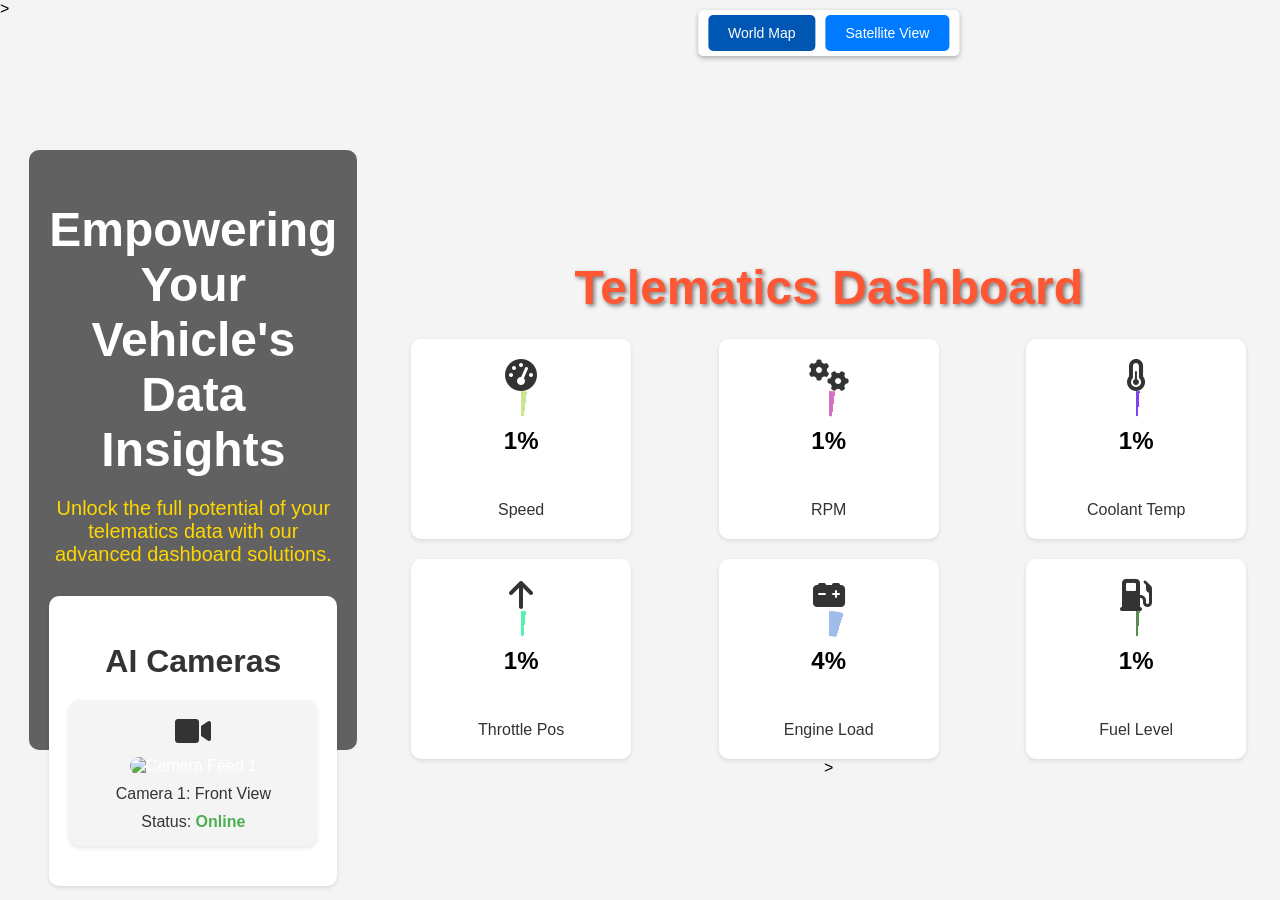
==== index.html @ 8710f36c "Update and rename Index.html to index.html" ====
<!DOCTYPE html>
<html lang="en">
<head>
    <meta charset="UTF-8">
    <meta name="viewport" content="width=device-width, initial-scale=1.0">
    <title>Telematics Dashboard</title>
    <link rel="stylesheet" href="styles.css">
    <link rel="stylesheet" href="https://cdnjs.cloudflare.com/ajax/libs/font-awesome/6.0.0-beta3/css/all.min.css">
    <link rel="stylesheet" href="MStyles.css">
    <link rel="stylesheet" href="Astyles.css">>
    <link rel="stylesheet" href="https://unpkg.com/leaflet/dist/leaflet.css" />
    
</head>
<body>
    
    <header class="hero-section">
        
        <div class="hero-content">
            
            <h1 class="hero-heading">Empowering Your Vehicle's Data Insights</h1>
            <p class="hero-subheading">Unlock the full potential of your telematics data with our advanced dashboard solutions.</p>
            
            <section class="ai-cameras-section">
                <h2>AI Cameras</h2>
                <div class="camera-item">
                    <i class="fas fa-video"></i>
                    <div class="camera-feed">
                        <!-- Placeholder for camera feed -->
                        <img src="https://i.pinimg.com/564x/b4/5d/0f/b45d0fd7d6f4867d51cd5ac3bc76f7c1.jpg" alt="Camera Feed 1">
                    </div>
                    <p>Camera 1: Front View</p>
                    <p>Status: <span class="status online">Online</span></p>
                </div>
                <!-- Add more camera items as needed -->
            </section>
        </div>
    </header>
    
    <div class="container">
       

        <section class="map-satellite-section">
            <div class="map-controls">
                <button id="map-view" class="view-button active">World Map</button>
                <button id="satellite-view" class="view-button">Satellite View</button>
            </div>
            <div id="map-container" class="map-container">
                <div id="map" class="map-view"></div>
                <div id="satellite" class="map-view satellite hidden"></div>
            </div>
        </section>
        
        <h1 class="fancy-heading">Telematics Dashboard</h1>
        <section class="dashboard-section">
            <div class="data-item">
                <i class="fas fa-tachometer-alt"></i>
                <div class="pie-chart" data-value="75" data-range="200" data-label="mph"></div>
                <p>Speed</p>
            </div>
            <div class="data-item">
                <i class="fas fa-cogs"></i>
                <div class="pie-chart" data-value="3085" data-range="8000" data-label="RPM"></div>
                <p>RPM</p>
            </div>
            <div class="data-item">
                <i class="fas fa-thermometer-half"></i>
                <div class="pie-chart" data-value="28" data-range="120" data-label="°C"></div>
                <p>Coolant Temp</p>
            </div>
            <div class="data-item">
                <i class="fas fa-arrow-up"></i>
                <div class="pie-chart" data-value="31" data-range="100" data-label="%"></div>
                <p>Throttle Pos</p>
            </div>
            <div class="data-item">
                <i class="fas fa-car-battery"></i>
                <div class="pie-chart" data-value="94" data-range="100" data-label="%"></div>
                <p>Engine Load</p>
            </div>
            <div class="data-item">
                <i class="fas fa-gas-pump"></i>
                <div class="pie-chart" data-value="23" data-range="100" data-label="%"></div>
                <p>Fuel Level</p>
            </div>
        </section>>

        
           
        </div>

  
        
    
    <script src="scripts.js"></script>
    <script src="https://unpkg.com/leaflet/dist/leaflet.js"></script>
    <script src="MScripts.js"></script>
    <script src="AScripts.js"></script>
</body>
</html>
---- styles.css ----
/* styles.css */
body {
    font-family: Arial, sans-serif;
    background-color: #f4f4f4;
    margin-top: 20px;
    padding-top: 0;
    display: flex;
    
}

.hero-section {
    background-image: url('https://i.pinimg.com/564x/24/f2/af/24f2afbf269eb9e1b1484eb073f5d773.jpg');
    background-size: cover;
    background-position: center;
    height: 100vh;
    display: flex;
    align-items: center;
    justify-content: center;
    color: #fff;
    text-align: center;
    position: relative;
    padding: 0 20px;
    box-sizing: border-box; /* Ensure padding is included in width */
}

.hero-content {
    background: rgba(0, 0, 0, 0.6);
    padding: 20px;
    border-radius: 10px;
    max-width: 500px;
    max-height: 600px;
    box-sizing: border-box; /* Ensure padding is included in width */
}

.hero-heading {
    font-size: 3rem;
    margin-bottom: 20px;
    font-weight: bold;
    word-wrap: break-word; /* Prevent text from overflowing */
}

.hero-subheading {
    font-size: 1.25rem;
    margin-bottom: 30px;
    color: gold;
}

.cta-button {
    display: inline-block;
    padding: 15px 30px;
    font-size: 1rem;
    color: #fff;
    background-color: #007bff;
    text-decoration: none;
    border-radius: 5px;
    transition: background-color 0.3s ease;
}

.cta-button:hover {
    background-color: #0056b3;
}

.container {
    display: flex;
    flex-direction: column;
   align-items: center;
}



.fancy-heading {
    font-family: 'Arial', sans-serif;
    font-size: 3rem;
    color: #ff5733; /* Solid color */
    text-shadow: 2px 2px 4px rgba(0, 0, 0, 0.5);
    text-align: center;
    margin-top: 2rem;
    margin-bottom: 1rem;
    padding: 0.5rem;
    border-radius: 10px;
}




.toggle-buttons {
    margin-bottom: 10px;
    display: flex;
    justify-content: center;
}

.toggle-button {
    padding: 10px 20px;
    font-size: 1rem;
    margin-right: 10px;
    cursor: pointer;
}

.view-container {
    height: 400px; /* Adjust height as needed */
    width: 100%;
    margin-top: 20px; /* Added margin to ensure it's not cut off */
    box-sizing: border-box; /* Ensure padding is included in width */
}

.hidden {
    display: none;
}





.dashboard-section {
    display: flex;
    flex-wrap: wrap;
    justify-content: space-around;
    gap: 20px;
}

.data-item {
    background: #fff;
    border-radius: 10px;
    box-shadow: 0 2px 4px rgba(0, 0, 0, 0.1);
    text-align: center;
    padding: 20px;
    width: 180px;
}

.data-item i {
    font-size: 2rem;
    color: #333;
}
.pie-chart {
    width: 100px;
    height: 100px;
    position: relative;
    margin: 0 auto;
    border-radius: 50%;
    background: conic-gradient(
        var(--color) 0% var(--percentage),
        #ffffff var(--percentage) 100%
    );
    display: flex;
    align-items: center;
    justify-content: center;
    font-size: 1.5rem;
    color: #000;
    font-weight: bold;
    overflow: hidden;
    animation: fillPieChart 5s ease-in-out infinite;
}

.pie-chart::before {
    content: attr(data-value) '%'; /* Display the number as a percentage */
    position: absolute;
    font-size: 1.5rem; /* Ensure the font size is large enough */
    color: #000; /* Text color */
    font-weight: bold;
    text-align: center;
    z-index: 1; /* Make sure the text is above the pie chart */
}

@keyframes fillPieChart {
    0% {
        background: conic-gradient(
            #ffffff 0% 0%,
            #ffffff 0% 0%
        );
    }
    100% {
        background: conic-gradient(
            var(--color) 0% var(--percentage),
            #ffffff var(--percentage) 100%
        );
    }
}


.pie-chart::after {
    content: '';
    position: absolute;
    top: 50%;
    left: 50%;
    width: 50px;
    height: 50px;
    background: #fff;
    border-radius: 50%;
    transform: translate(-50%, -50%);
}

p {
    margin: 10px 0 0;
    font-size: 1rem;
    color: #333;
}

/* Responsive Styles */
@media (max-width: 768px) {
    .hero-heading {
        font-size: 2rem; /* Adjust font size */
    }

    .hero-subheading {
        font-size: 1rem; /* Adjust font size */
    }

    .map-heading-container {
        flex-direction: column;
        align-items: center;
    }

    .map-heading-container h1 {
        font-size: 1.5rem; /* Adjust font size */
    }

    .toggle-buttons {
        flex-direction: column;
        align-items: center;
    }

    .toggle-button {
        margin-bottom: 10px;
        margin-right: 0;
    }

    .view-container {
        height: 300px; /* Adjusted height for smaller screens */
    }
}

@media (max-width: 480px) {
    .hero-heading {
        font-size: 1.5rem; /* Further adjusted font size */
    }

    .hero-subheading {
        font-size: 0.875rem; /* Further adjusted font size */
    }

    .cta-button {
        padding: 10px 20px;
        font-size: 0.875rem;
    }

    .data-item {
        width: 150px;
    }

    .pie-chart {
        width: 80px;
        height: 80px;
    }
}
---- MStyles.css ----
/* styles.css */
body, html {
    margin: 0;
    padding: 0;
    font-family: Arial, sans-serif;
}

.map-satellite-section {
    position: relative;
    height: 220px; /* Adjust as needed */
    width: 600px;
}

.map-controls {
    position: absolute;
    top: 10px;
    left: 50%;
    transform: translateX(-50%);
    display: flex;
    background: rgba(255, 255, 255, 0.9);
    border-radius: 5px;
    box-shadow: 0 2px 5px rgba(0, 0, 0, 0.3);
    padding: 5px;
    z-index: 10;
}

.view-button {
    padding: 10px 20px;
    font-size: 14px;
    color: #fff;
    background-color: #007bff;
    border: none;
    border-radius: 5px;
    cursor: pointer;
    transition: background-color 0.3s ease;
    margin: 0 5px;
}

.view-button.active {
    background-color: #0056b3;
}

.view-button:hover {
    background-color: #0056b3;
}

.map-container {
    position: relative;
    width: 100%;
    height: 100%;
}

.map-view {
    width: 100%;
    height: 100%;
}

.satellite {
    width: 200px; /* Adjust size */
    height: 150px; /* Adjust size */
    position: absolute;
    top: 10px;
    right: 10px;
    border: 2px solid #007bff;
    border-radius: 5px;
    overflow: hidden;
    box-shadow: 0 2px 5px rgba(0, 0, 0, 0.3);
    z-index: 5;
}

.hidden {
    display: none;
}
---- Astyles.css ----
/* styles.css */
.ai-cameras-section {
    padding: 20px;
    background: #fff;
    border-radius: 10px;
    box-shadow: 0 2px 4px rgba(0, 0, 0, 0.1);
}

.ai-cameras-section h2 {
    font-size: 2rem;
    color: #333;
    margin-bottom: 20px;
    text-align: center;
}

.camera-item {
    background: #f4f4f4;
    border-radius: 10px;
    box-shadow: 0 2px 4px rgba(0, 0, 0, 0.1);
    padding: 15px;
    margin-bottom: 20px;
    text-align: center;
}

.camera-item i {
    font-size: 2rem;
    color: #333;
}

.camera-feed {
    width: 100%;
    max-width: 300px;
    margin: 10px auto;
}

.camera-feed img {
    width: 100%;
    border-radius: 10px;
}

.status {
    font-weight: bold;
}

.status.online {
    color: #4caf50; /* Green for online */
}

.status.offline {
    color: #f44336; /* Red for offline */
}
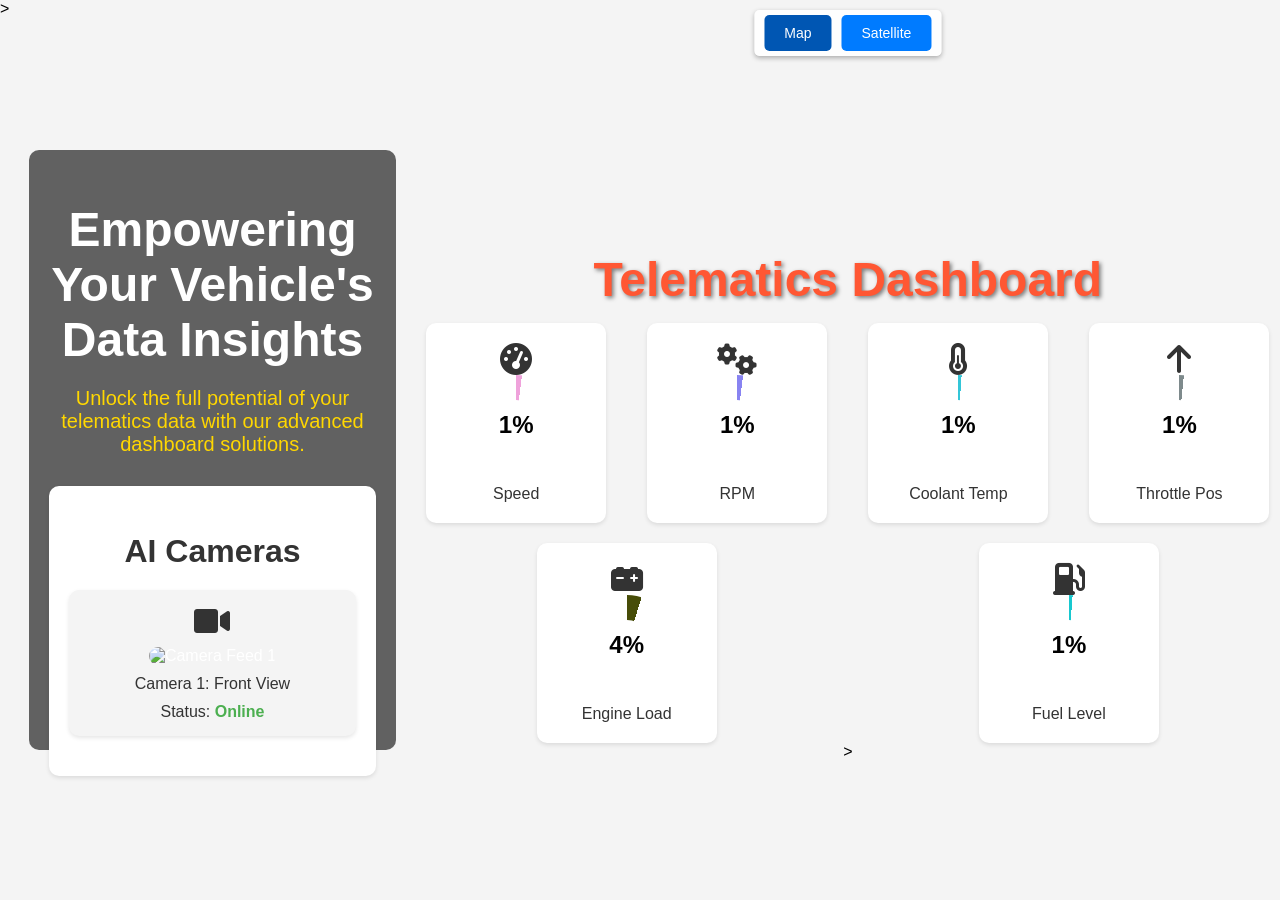
==== commit 393ab14f: "Update index.html" ====
--- a/index.html
+++ b/index.html
@@ -41,8 +41,8 @@
 
         <section class="map-satellite-section">
             <div class="map-controls">
-                <button id="map-view" class="view-button active">World Map</button>
-                <button id="satellite-view" class="view-button">Satellite View</button>
+                <button id="map-view" class="view-button active">Map</button>
+                <button id="satellite-view" class="view-button">Satellite</button>
             </div>
             <div id="map-container" class="map-container">
                 <div id="map" class="map-view"></div>
--- a/styles.css
+++ b/styles.css
@@ -61,11 +61,16 @@
 }
 
 .container {
+    max-width: 100%;
+    overflow-x: hidden; /* Hide horizontal overflow */
     display: flex;
     flex-direction: column;
    align-items: center;
 }
 
+*, *::before, *::after {
+    box-sizing: border-box;
+}
 
 
 .fancy-heading {
@@ -74,12 +79,38 @@
     color: #ff5733; /* Solid color */
     text-shadow: 2px 2px 4px rgba(0, 0, 0, 0.5);
     text-align: center;
-    margin-top: 2rem;
-    margin-bottom: 1rem;
-    padding: 0.5rem;
+     margin: 2rem auto 1rem;
+    padding: 0 1rem; /* Add horizontal padding */
+    box-sizing: border-box; /* Ensure padding is included in width */
+    max-width: 100%; /* Ensure it fits within container */
+    overflow: hidden;
+    text-overflow: ellipsis; /* Add ellipsis if text overflows */
     border-radius: 10px;
 }
 
+
+
+.heading-container {
+    width: 100%;
+    overflow: hidden; /* Hide any overflow */
+    padding: 0 1rem; /* Add padding */
+    box-sizing: border-box;
+}
+
+@media (max-width: 768px) {
+    .fancy-heading {
+        font-size: 2rem; /* Adjust font size */
+        padding: 0 0.5rem; /* Adjust padding */
+        padding-right: 10px;
+    }
+}
+
+@media (max-width: 480px) {
+    .fancy-heading {
+        font-size: 1.5rem; /* Further adjust font size */
+        padding: 0 0.5rem; /* Adjust padding */
+    }
+}
 
 
 
@@ -243,14 +274,34 @@
         font-size: 0.875rem;
     }
 
+}
+
+
+
+
+
+
+
+@media (max-width: 768px) {
     .data-item {
-        width: 150px;
+        width: 100%; /* Full width for smaller screens */
+        max-width: 300px; /* Limit width */
     }
 
     .pie-chart {
-        width: 80px;
-        height: 80px;
-    }
-}
-
-
+        width: 60px; /* Adjust for better fit */
+        height: 60px;
+    }
+}
+
+@media (max-width: 480px) {
+    .data-item {
+        width: 100%; /* Full width for very small screens */
+        max-width: 200px; /* Limit width further */
+    }
+
+    .pie-chart {
+        width: 50px; /* Further adjust for very small screens */
+        height: 50px;
+    }
+}
--- a/MStyles.css
+++ b/MStyles.css
@@ -8,7 +8,7 @@
 .map-satellite-section {
     position: relative;
     height: 220px; /* Adjust as needed */
-    width: 600px;
+    width: 900px;
 }
 
 .map-controls {
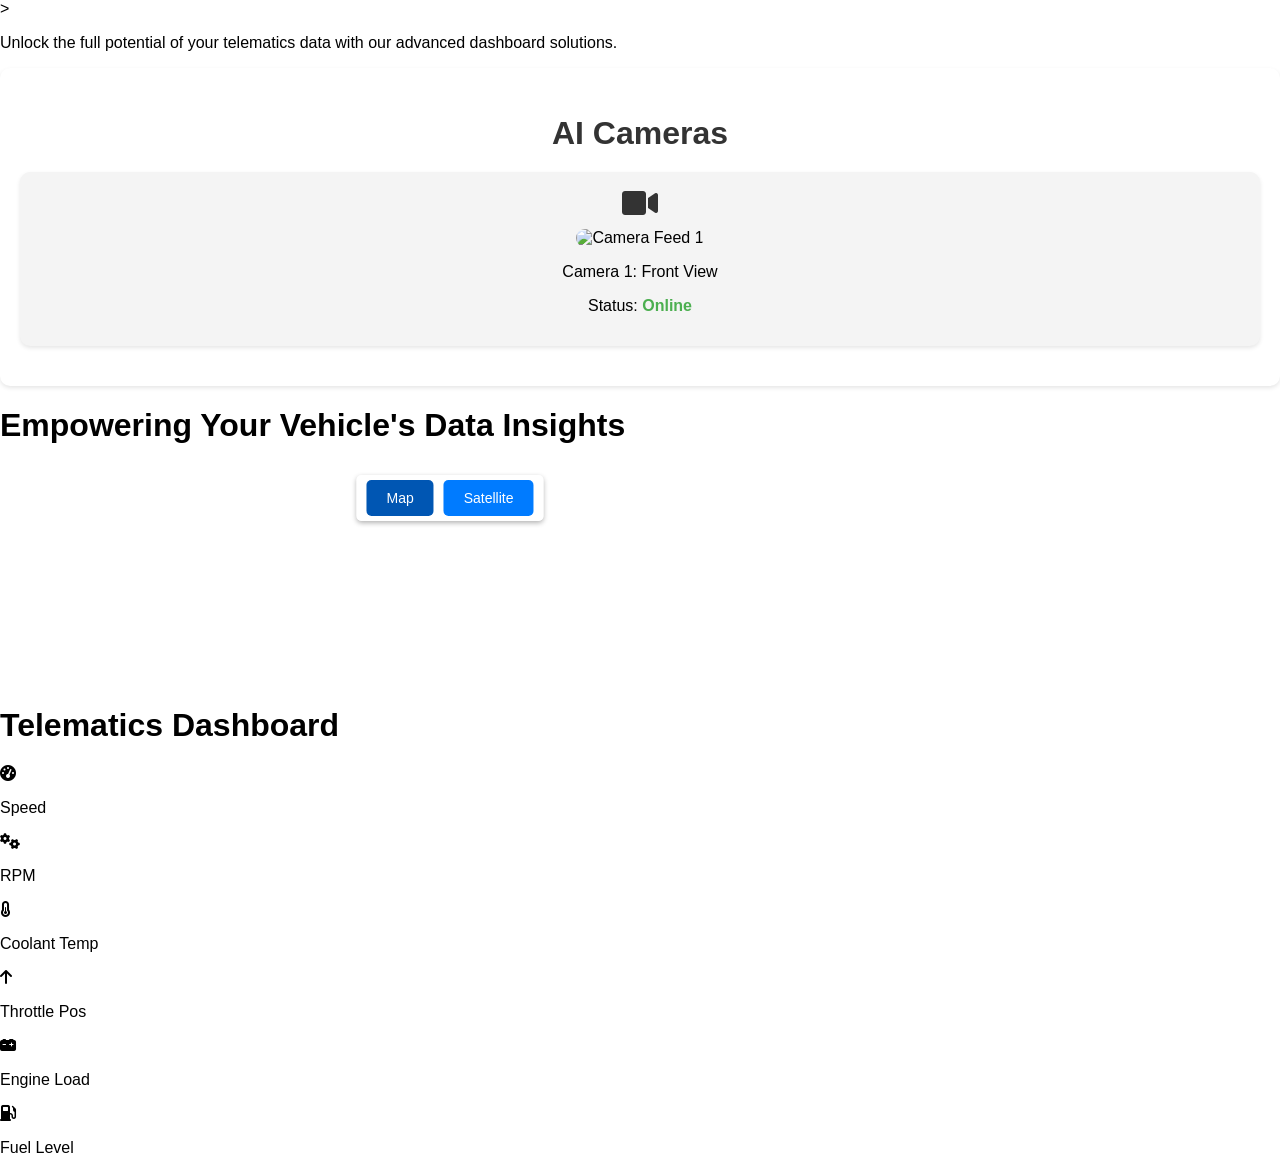
==== commit 2c3853b1: "Update index.html" ====
--- a/index.html
+++ b/index.html
@@ -17,7 +17,6 @@
         
         <div class="hero-content">
             
-            <h1 class="hero-heading">Empowering Your Vehicle's Data Insights</h1>
             <p class="hero-subheading">Unlock the full potential of your telematics data with our advanced dashboard solutions.</p>
             
             <section class="ai-cameras-section">
@@ -37,7 +36,8 @@
     </header>
     
     <div class="container">
-       
+        
+        <h1 class="f-heading">Empowering Your Vehicle's Data Insights</h1>
 
         <section class="map-satellite-section">
             <div class="map-controls">
@@ -82,7 +82,7 @@
                 <div class="pie-chart" data-value="23" data-range="100" data-label="%"></div>
                 <p>Fuel Level</p>
             </div>
-        </section>>
+        </section>
 
         
            
--- a/styles.css
+++ b/styles.css
@@ -1,307 +1,80 @@
-/* styles.css */
-body {
-    font-family: Arial, sans-serif;
-    background-color: #f4f4f4;
-    margin-top: 20px;
-    padding-top: 0;
-    display: flex;
-    
+/* MStyles.css */
+.map-satellite-section {
+    position: relative;
+    height: 220px; /* Adjust as needed */
+    width: 900px;
 }
 
-.hero-section {
-    background-image: url('https://i.pinimg.com/564x/24/f2/af/24f2afbf269eb9e1b1484eb073f5d773.jpg');
-    background-size: cover;
-    background-position: center;
-    height: 100vh;
+.map-controls {
+    position: absolute;
+    top: 10px;
+    left: 50%;
+    transform: translateX(-50%);
     display: flex;
-    align-items: center;
-    justify-content: center;
-    color: #fff;
-    text-align: center;
-    position: relative;
-    padding: 0 20px;
-    box-sizing: border-box; /* Ensure padding is included in width */
+    background: rgba(255, 255, 255, 0.9);
+    border-radius: 5px;
+    box-shadow: 0 2px 5px rgba(0, 0, 0, 0.3);
+    padding: 5px;
+    z-index: 10;
 }
 
-.hero-content {
-    background: rgba(0, 0, 0, 0.6);
-    padding: 20px;
-    border-radius: 10px;
-    max-width: 500px;
-    max-height: 600px;
-    box-sizing: border-box; /* Ensure padding is included in width */
+.view-button {
+    padding: 10px 20px;
+    font-size: 14px;
+    color: #fff;
+    background-color: #007bff;
+    border: none;
+    border-radius: 5px;
+    cursor: pointer;
+    transition: background-color 0.3s ease;
+    margin: 0 5px;
 }
 
-.hero-heading {
-    font-size: 3rem;
-    margin-bottom: 20px;
-    font-weight: bold;
-    word-wrap: break-word; /* Prevent text from overflowing */
-}
-
-.hero-subheading {
-    font-size: 1.25rem;
-    margin-bottom: 30px;
-    color: gold;
-}
-
-.cta-button {
-    display: inline-block;
-    padding: 15px 30px;
-    font-size: 1rem;
-    color: #fff;
-    background-color: #007bff;
-    text-decoration: none;
-    border-radius: 5px;
-    transition: background-color 0.3s ease;
-}
-
-.cta-button:hover {
+.view-button.active {
     background-color: #0056b3;
 }
 
-.container {
-    max-width: 100%;
-    overflow-x: hidden; /* Hide horizontal overflow */
-    display: flex;
-    flex-direction: column;
-   align-items: center;
+.view-button:hover {
+    background-color: #0056b3;
 }
 
-*, *::before, *::after {
-    box-sizing: border-box;
-}
-
-
-.fancy-heading {
-    font-family: 'Arial', sans-serif;
-    font-size: 3rem;
-    color: #ff5733; /* Solid color */
-    text-shadow: 2px 2px 4px rgba(0, 0, 0, 0.5);
-    text-align: center;
-     margin: 2rem auto 1rem;
-    padding: 0 1rem; /* Add horizontal padding */
-    box-sizing: border-box; /* Ensure padding is included in width */
-    max-width: 100%; /* Ensure it fits within container */
+.satellite {
+    position: absolute;
+    top: 10px;
+    right: 10px;
+    border: 2px solid #007bff;
+    border-radius: 5px;
     overflow: hidden;
-    text-overflow: ellipsis; /* Add ellipsis if text overflows */
-    border-radius: 10px;
-}
-
-
-
-.heading-container {
-    width: 100%;
-    overflow: hidden; /* Hide any overflow */
-    padding: 0 1rem; /* Add padding */
-    box-sizing: border-box;
-}
-
-@media (max-width: 768px) {
-    .fancy-heading {
-        font-size: 2rem; /* Adjust font size */
-        padding: 0 0.5rem; /* Adjust padding */
-        padding-right: 10px;
-    }
-}
-
-@media (max-width: 480px) {
-    .fancy-heading {
-        font-size: 1.5rem; /* Further adjust font size */
-        padding: 0 0.5rem; /* Adjust padding */
-    }
-}
-
-
-
-.toggle-buttons {
-    margin-bottom: 10px;
-    display: flex;
-    justify-content: center;
-}
-
-.toggle-button {
-    padding: 10px 20px;
-    font-size: 1rem;
-    margin-right: 10px;
-    cursor: pointer;
-}
-
-.view-container {
-    height: 400px; /* Adjust height as needed */
-    width: 100%;
-    margin-top: 20px; /* Added margin to ensure it's not cut off */
-    box-sizing: border-box; /* Ensure padding is included in width */
+    box-shadow: 0 2px 5px rgba(0, 0, 0, 0.3);
+    z-index: 5;
 }
 
 .hidden {
     display: none;
 }
 
-
-
-
-
-.dashboard-section {
-    display: flex;
-    flex-wrap: wrap;
-    justify-content: space-around;
-    gap: 20px;
+/* Default styles for the map container */
+.map-container {
+    position: relative;
+    width: 100%;
+    height: 100%;
 }
 
-.data-item {
-    background: #fff;
-    border-radius: 10px;
-    box-shadow: 0 2px 4px rgba(0, 0, 0, 0.1);
-    text-align: center;
-    padding: 20px;
-    width: 180px;
+/* Ensure Leaflet map is responsive */
+#map, #satellite {
+    width: 100%;
+    height: 100%;
 }
 
-.data-item i {
-    font-size: 2rem;
-    color: #333;
-}
-.pie-chart {
-    width: 100px;
-    height: 100px;
-    position: relative;
-    margin: 0 auto;
-    border-radius: 50%;
-    background: conic-gradient(
-        var(--color) 0% var(--percentage),
-        #ffffff var(--percentage) 100%
-    );
-    display: flex;
-    align-items: center;
-    justify-content: center;
-    font-size: 1.5rem;
-    color: #000;
-    font-weight: bold;
-    overflow: hidden;
-    animation: fillPieChart 5s ease-in-out infinite;
-}
-
-.pie-chart::before {
-    content: attr(data-value) '%'; /* Display the number as a percentage */
-    position: absolute;
-    font-size: 1.5rem; /* Ensure the font size is large enough */
-    color: #000; /* Text color */
-    font-weight: bold;
-    text-align: center;
-    z-index: 1; /* Make sure the text is above the pie chart */
-}
-
-@keyframes fillPieChart {
-    0% {
-        background: conic-gradient(
-            #ffffff 0% 0%,
-            #ffffff 0% 0%
-        );
-    }
-    100% {
-        background: conic-gradient(
-            var(--color) 0% var(--percentage),
-            #ffffff var(--percentage) 100%
-        );
-    }
-}
-
-
-.pie-chart::after {
-    content: '';
-    position: absolute;
-    top: 50%;
-    left: 50%;
-    width: 50px;
-    height: 50px;
-    background: #fff;
-    border-radius: 50%;
-    transform: translate(-50%, -50%);
-}
-
-p {
-    margin: 10px 0 0;
-    font-size: 1rem;
-    color: #333;
-}
-
-/* Responsive Styles */
+/* Hide map on small screens */
 @media (max-width: 768px) {
-    .hero-heading {
-        font-size: 2rem; /* Adjust font size */
-    }
-
-    .hero-subheading {
-        font-size: 1rem; /* Adjust font size */
-    }
-
-    .map-heading-container {
-        flex-direction: column;
-        align-items: center;
-    }
-
-    .map-heading-container h1 {
-        font-size: 1.5rem; /* Adjust font size */
-    }
-
-    .toggle-buttons {
-        flex-direction: column;
-        align-items: center;
-    }
-
-    .toggle-button {
-        margin-bottom: 10px;
-        margin-right: 0;
-    }
-
-    .view-container {
-        height: 300px; /* Adjusted height for smaller screens */
+    .map-satellite-section {
+        display: none !important; /* Hide map on screens smaller than 768px */
     }
 }
 
 @media (max-width: 480px) {
-    .hero-heading {
-        font-size: 1.5rem; /* Further adjusted font size */
-    }
-
-    .hero-subheading {
-        font-size: 0.875rem; /* Further adjusted font size */
-    }
-
-    .cta-button {
-        padding: 10px 20px;
-        font-size: 0.875rem;
-    }
-
-}
-
-
-
-
-
-
-
-@media (max-width: 768px) {
-    .data-item {
-        width: 100%; /* Full width for smaller screens */
-        max-width: 300px; /* Limit width */
-    }
-
-    .pie-chart {
-        width: 60px; /* Adjust for better fit */
-        height: 60px;
+    .map-satellite-section {
+        display: none !important; /* Hide map on screens smaller than 480px */
     }
 }
-
-@media (max-width: 480px) {
-    .data-item {
-        width: 100%; /* Full width for very small screens */
-        max-width: 200px; /* Limit width further */
-    }
-
-    .pie-chart {
-        width: 50px; /* Further adjust for very small screens */
-        height: 50px;
-    }
-}
